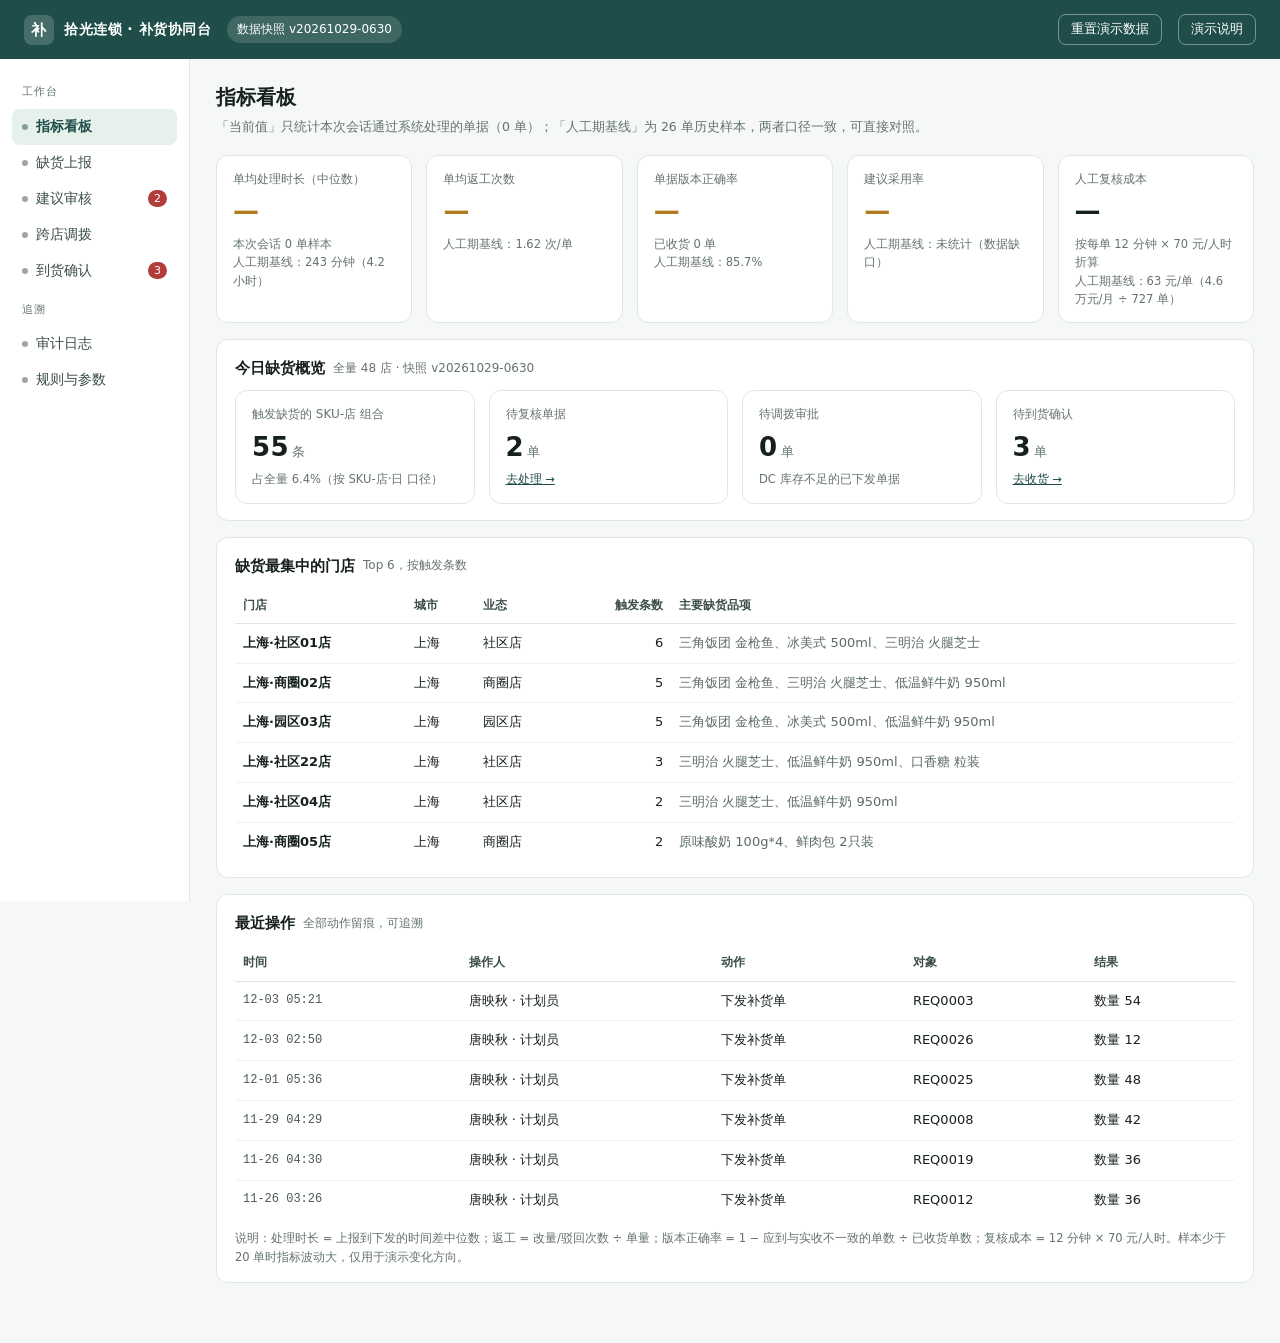
==== mvp/index.html @ e1eaedd0 "feat: 门店补货与库存协同 FDE 交付（业务挖掘/行业分析/双流程图/方案与报价/MVP） - docs: 业务挖掘（机会清单、五项基线、章程与干系人、四来源收敛、证据台账） - docs: 行" ====
<!DOCTYPE html>
<html lang="zh-CN">
<head>
<meta charset="utf-8">
<meta name="viewport" content="width=device-width, initial-scale=1">
<title>门店补货与库存协同 · 最小可用系统（MVP）</title>
<link rel="icon" href="data:image/svg+xml,%3Csvg xmlns='http://www.w3.org/2000/svg' viewBox='0 0 32 32'%3E%3Crect width='32' height='32' rx='8' fill='%231f4e4a'/%3E%3Ctext x='16' y='22' font-size='16' text-anchor='middle' fill='%23fff'%3E%E8%A1%A5%3C/text%3E%3C/svg%3E">
<link rel="stylesheet" href="style.css">
</head>
<body>

<header class="topbar">
  <div class="brand"><span class="logo">补</span>拾光连锁 · 补货协同台</div>
  <span class="snap" id="snap">数据快照 —</span>
  <div class="spacer"></div>
  <button class="ghost" id="btn-reset">重置演示数据</button>
  <button class="ghost" id="btn-help">演示说明</button>
</header>

<div class="layout">
  <aside class="side">
    <div class="nav-title">工作台</div>
    <button data-view="dash" class="active"><span class="dot"></span>指标看板</button>
    <button data-view="report"><span class="dot"></span>缺货上报 <span class="badge-n" id="n-shortage" hidden></span></button>
    <button data-view="review"><span class="dot"></span>建议审核 <span class="badge-n" id="n-review" hidden></span></button>
    <button data-view="transfer"><span class="dot"></span>跨店调拨 <span class="badge-n" id="n-transfer" hidden></span></button>
    <button data-view="receive"><span class="dot"></span>到货确认 <span class="badge-n" id="n-receive" hidden></span></button>
    <div class="nav-title" style="margin-top:12px">追溯</div>
    <button data-view="audit"><span class="dot"></span>审计日志</button>
    <button data-view="rules"><span class="dot"></span>规则与参数</button>
  </aside>

  <main id="main"></main>
</div>

<div class="toast" id="toast"></div>

<script src="data.js"></script>
<script src="engine.js"></script>
<script src="app.js"></script>
</body>
</html>
---- mvp/style.css ----
:root {
  --ink: #16211e;
  --muted: #64736e;
  --line: #dfe7e3;
  --bg: #f5f8f6;
  --card: #ffffff;
  --accent: #1f4e4a;
  --accent-2: #2f7a52;
  --warn: #b07c22;
  --danger: #b23b3b;
  --radius: 12px;
}

* { box-sizing: border-box; }

body {
  margin: 0;
  font-family: "Microsoft YaHei", "PingFang SC", "Noto Sans SC", system-ui, sans-serif;
  color: var(--ink);
  background: var(--bg);
  font-size: 14px;
  line-height: 1.6;
}

a { color: var(--accent); }

.topbar {
  display: flex; align-items: center; gap: 16px;
  padding: 14px 24px;
  background: var(--accent);
  color: #fff;
}
.topbar .brand { display: flex; align-items: center; gap: 10px; font-weight: 700; letter-spacing: .5px; }
.topbar .logo {
  width: 30px; height: 30px; border-radius: 8px; background: rgba(255,255,255,.18);
  display: grid; place-items: center; font-size: 15px;
}
.topbar .meta { font-size: 12px; opacity: .8; margin-left: 4px; font-weight: 400; }
.topbar .spacer { flex: 1; }
.topbar .snap {
  font-size: 12px; background: rgba(255,255,255,.14); padding: 4px 10px; border-radius: 999px;
}
.topbar .ghost {
  background: transparent; color: #fff; border: 1px solid rgba(255,255,255,.4);
  padding: 6px 12px; border-radius: 8px; cursor: pointer; font-size: 12.5px;
}
.topbar .ghost:hover { background: rgba(255,255,255,.12); }

.layout { display: flex; align-items: flex-start; gap: 0; min-height: calc(100vh - 58px); }

.side {
  width: 190px; flex: 0 0 190px; padding: 18px 12px; border-right: 1px solid var(--line);
  background: #fff; position: sticky; top: 0; align-self: flex-start;
  min-height: calc(100vh - 58px);
}
.side .nav-title { font-size: 11px; color: var(--muted); letter-spacing: 1px; margin: 6px 10px 8px; }
.side button {
  display: flex; align-items: center; gap: 8px; width: 100%; text-align: left;
  background: none; border: 0; padding: 9px 10px; border-radius: 8px; cursor: pointer;
  color: #3c4e49; font-size: 13.5px; font-family: inherit;
}
.side button:hover { background: #f0f5f2; }
.side button.active { background: #e7f1ec; color: var(--accent); font-weight: 700; }
.side .dot { width: 6px; height: 6px; border-radius: 50%; background: currentColor; opacity: .5; }
.side .badge-n {
  margin-left: auto; background: var(--danger); color: #fff; font-size: 11px;
  padding: 0 6px; border-radius: 999px; line-height: 17px;
}

main { flex: 1; padding: 22px 26px 60px; max-width: 1180px; }

h1.page { font-size: 20px; margin: 0 0 4px; }
p.hint { color: var(--muted); font-size: 12.5px; margin: 0 0 18px; }

.cards { display: grid; grid-template-columns: repeat(auto-fit, minmax(196px, 1fr)); gap: 14px; }
.card {
  background: var(--card); border: 1px solid var(--line); border-radius: var(--radius);
  padding: 14px 16px;
}
.card .k { font-size: 12px; color: var(--muted); }
.card .v { font-size: 26px; font-weight: 700; margin: 2px 0 2px; letter-spacing: .5px; }
.card .v small { font-size: 13px; font-weight: 500; color: var(--muted); margin-left: 3px; }
.card .b { font-size: 11.5px; color: var(--muted); }
.card.warn .v { color: var(--warn); }
.card.good .v { color: var(--accent-2); }

.panel {
  background: var(--card); border: 1px solid var(--line); border-radius: var(--radius);
  padding: 16px 18px; margin-top: 16px;
}
.panel h2 { font-size: 15px; margin: 0 0 10px; display: flex; align-items: center; gap: 8px; }
.panel h2 .sub { font-size: 12px; color: var(--muted); font-weight: 400; }

table { width: 100%; border-collapse: collapse; font-size: 13px; }
th {
  text-align: left; font-weight: 700; color: #3c4e49; font-size: 12px;
  padding: 8px 8px; border-bottom: 1px solid var(--line); white-space: nowrap;
}
td { padding: 9px 8px; border-bottom: 1px solid #f0f3f1; vertical-align: middle; }
tr:last-child td { border-bottom: 0; }
td.num, th.num { text-align: right; font-variant-numeric: tabular-nums; }
tbody tr:hover { background: #fafcfb; }

.tag {
  display: inline-block; font-size: 11px; padding: 1px 7px; border-radius: 999px;
  border: 1px solid transparent; line-height: 18px; white-space: nowrap;
}
.tag.ok { background: #e7f5ec; color: #1d6b41; border-color: #cfe8d8; }
.tag.mid { background: #fff6e5; color: #8a5a12; border-color: #f2e0bf; }
.tag.low { background: #fdecec; color: #9c2f2f; border-color: #f3d2d2; }
.tag.gray { background: #f1f4f3; color: #5b6b66; border-color: #e2e9e6; }
.tag.code { background: #f4f1f8; color: #5b4b7a; border-color: #e2dcee; font-family: Consolas, monospace; }

.btn {
  background: var(--accent); color: #fff; border: 0; padding: 8px 16px; border-radius: 8px;
  cursor: pointer; font-size: 13px; font-family: inherit;
}
.btn:disabled { opacity: .45; cursor: not-allowed; }
.btn.small { padding: 5px 11px; font-size: 12.5px; }
.btn.ghost { background: #fff; color: var(--accent); border: 1px solid #cad8d3; }
.btn.ghost:hover { background: #f4f8f6; }
.btn.danger { background: #fff; color: var(--danger); border: 1px solid #eccfcf; }
.btn.danger:hover { background: #fdf3f3; }

.row { display: flex; gap: 10px; align-items: center; flex-wrap: wrap; }
.row.between { justify-content: space-between; }

select, input[type="number"], input[type="text"] {
  font-family: inherit; font-size: 13px; padding: 7px 9px; border: 1px solid #cfdad5;
  border-radius: 8px; background: #fff; color: var(--ink);
}
input[type="number"] { width: 78px; text-align: right; }
input[type="text"] { width: 190px; }

.steps { display: flex; gap: 10px; margin-bottom: 14px; flex-wrap: wrap; }
.step {
  flex: 1 1 220px; display: flex; gap: 10px; align-items: flex-start;
  background: #f7faf8; border: 1px dashed #cddbd5; border-radius: 10px; padding: 10px 12px;
}
.step b { color: var(--accent); }
.step .n {
  width: 20px; height: 20px; border-radius: 50%; background: var(--accent); color: #fff;
  font-size: 11.5px; display: grid; place-items: center; flex: 0 0 20px; margin-top: 2px;
}
.step .t { font-size: 12.5px; color: var(--muted); }
.step .t strong { display: block; color: var(--ink); font-size: 13px; }

.empty { padding: 26px; text-align: center; color: var(--muted); font-size: 13px; }

.order {
  border: 1px solid var(--line); border-radius: 10px; padding: 12px 14px; margin-bottom: 10px;
}
.order .head { display: flex; gap: 10px; align-items: center; flex-wrap: wrap; }
.order .head b { font-size: 14px; }
.order .calc { font-size: 12px; color: var(--muted); margin: 6px 0; }
.order .checks { display: flex; gap: 6px; flex-wrap: wrap; margin: 6px 0 8px; }
.order .act { display: flex; gap: 8px; align-items: center; flex-wrap: wrap; }

.legend { font-size: 11.5px; color: var(--muted); margin-top: 8px; }

.kpi-note { font-size: 11.5px; color: var(--muted); margin-top: 10px; }

.toast {
  position: fixed; left: 50%; bottom: 28px; transform: translateX(-50%);
  background: #16211e; color: #fff; padding: 10px 18px; border-radius: 10px; font-size: 13px;
  opacity: 0; pointer-events: none; transition: opacity .18s ease; z-index: 50;
}
.toast.show { opacity: .94; }

.mono { font-family: Consolas, "SF Mono", monospace; font-size: 12px; color: #4b5b57; }

@media (max-width: 860px) {
  .layout { display: block; }
  .side { width: 100%; flex: none; display: flex; gap: 6px; overflow-x: auto; padding: 10px; border-right: 0; border-bottom: 1px solid var(--line); min-height: 0; }
  .side .nav-title { display: none; }
  .side button { width: auto; white-space: nowrap; }
  main { padding: 16px; }
}
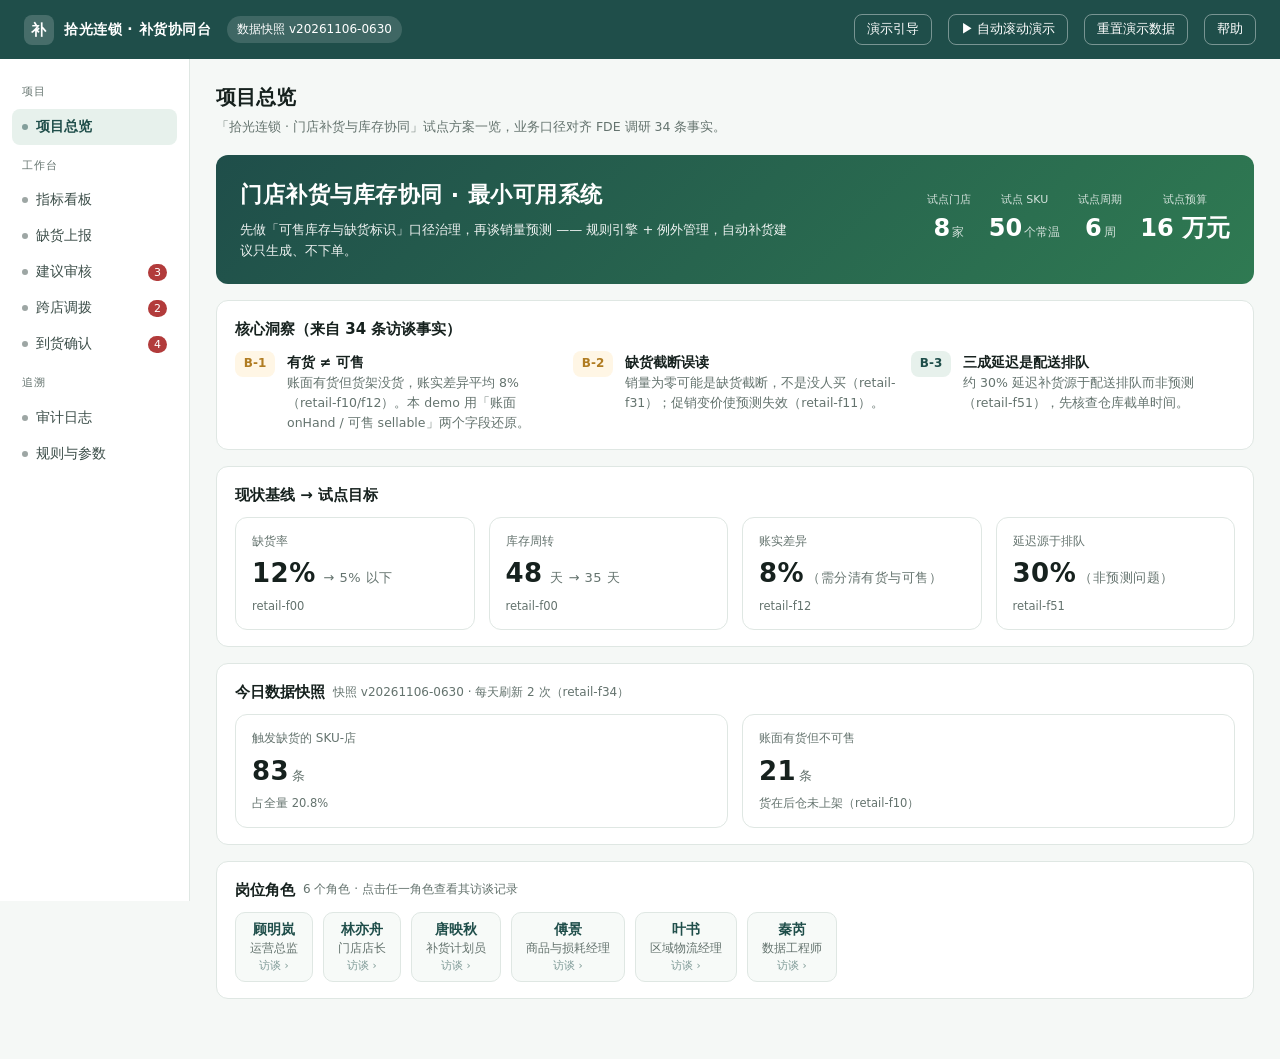
==== commit e4c3a98b: "feat: 门店补货与库存协同 FDE 全套交付（8 店 50 SKU 试点口径） - 业务挖掘报告 34 条事实 + 6 条需求 REQ-1~6 - 行业分析 docx + 双流程图 + 设计方案 " ====
--- a/mvp/index.html
+++ b/mvp/index.html
@@ -1,42 +1,46 @@
-<!DOCTYPE html>
-<html lang="zh-CN">
-<head>
-<meta charset="utf-8">
-<meta name="viewport" content="width=device-width, initial-scale=1">
-<title>门店补货与库存协同 · 最小可用系统（MVP）</title>
-<link rel="icon" href="data:image/svg+xml,%3Csvg xmlns='http://www.w3.org/2000/svg' viewBox='0 0 32 32'%3E%3Crect width='32' height='32' rx='8' fill='%231f4e4a'/%3E%3Ctext x='16' y='22' font-size='16' text-anchor='middle' fill='%23fff'%3E%E8%A1%A5%3C/text%3E%3C/svg%3E">
-<link rel="stylesheet" href="style.css">
-</head>
-<body>
-
-<header class="topbar">
-  <div class="brand"><span class="logo">补</span>拾光连锁 · 补货协同台</div>
-  <span class="snap" id="snap">数据快照 —</span>
-  <div class="spacer"></div>
-  <button class="ghost" id="btn-reset">重置演示数据</button>
-  <button class="ghost" id="btn-help">演示说明</button>
-</header>
-
-<div class="layout">
-  <aside class="side">
-    <div class="nav-title">工作台</div>
-    <button data-view="dash" class="active"><span class="dot"></span>指标看板</button>
-    <button data-view="report"><span class="dot"></span>缺货上报 <span class="badge-n" id="n-shortage" hidden></span></button>
-    <button data-view="review"><span class="dot"></span>建议审核 <span class="badge-n" id="n-review" hidden></span></button>
-    <button data-view="transfer"><span class="dot"></span>跨店调拨 <span class="badge-n" id="n-transfer" hidden></span></button>
-    <button data-view="receive"><span class="dot"></span>到货确认 <span class="badge-n" id="n-receive" hidden></span></button>
-    <div class="nav-title" style="margin-top:12px">追溯</div>
-    <button data-view="audit"><span class="dot"></span>审计日志</button>
-    <button data-view="rules"><span class="dot"></span>规则与参数</button>
-  </aside>
-
-  <main id="main"></main>
-</div>
-
-<div class="toast" id="toast"></div>
-
-<script src="data.js"></script>
-<script src="engine.js"></script>
-<script src="app.js"></script>
-</body>
-</html>
+<!DOCTYPE html>
+<html lang="zh-CN">
+<head>
+<meta charset="utf-8">
+<meta name="viewport" content="width=device-width, initial-scale=1">
+<title>门店补货与库存协同 · 产品级 Demo</title>
+<link rel="icon" href="data:image/svg+xml,%3Csvg xmlns='http://www.w3.org/2000/svg' viewBox='0 0 32 32'%3E%3Crect width='32' height='32' rx='8' fill='%231f4e4a'/%3E%3Ctext x='16' y='22' font-size='16' text-anchor='middle' fill='%23fff'%3E%E8%A1%A5%3C/text%3E%3C/svg%3E">
+<link rel="stylesheet" href="style.css">
+</head>
+<body>
+
+<header class="topbar">
+  <div class="brand"><span class="logo">补</span>拾光连锁 · 补货协同台</div>
+  <span class="snap" id="snap">数据快照 —</span>
+  <div class="spacer"></div>
+  <button class="ghost" id="btn-guide">演示引导</button>
+  <button class="ghost" id="btn-auto">自动滚动演示</button>
+  <button class="ghost" id="btn-reset">重置演示数据</button>
+  <button class="ghost" id="btn-help">帮助</button>
+</header>
+
+<div class="layout">
+  <aside class="side">
+    <div class="nav-title">项目</div>
+    <button data-view="overview" class="active"><span class="dot"></span>项目总览</button>
+    <div class="nav-title" style="margin-top:12px">工作台</div>
+    <button data-view="dash"><span class="dot"></span>指标看板</button>
+    <button data-view="report"><span class="dot"></span>缺货上报 <span class="badge-n" id="n-shortage" hidden></span></button>
+    <button data-view="review"><span class="dot"></span>建议审核 <span class="badge-n" id="n-review" hidden></span></button>
+    <button data-view="transfer"><span class="dot"></span>跨店调拨 <span class="badge-n" id="n-transfer" hidden></span></button>
+    <button data-view="receive"><span class="dot"></span>到货确认 <span class="badge-n" id="n-receive" hidden></span></button>
+    <div class="nav-title" style="margin-top:12px">追溯</div>
+    <button data-view="audit"><span class="dot"></span>审计日志</button>
+    <button data-view="rules"><span class="dot"></span>规则与参数</button>
+  </aside>
+
+  <main id="main"></main>
+</div>
+
+<div class="toast" id="toast"></div>
+
+<script src="data.js"></script>
+<script src="engine.js"></script>
+<script src="app.js"></script>
+</body>
+</html>
--- a/mvp/style.css
+++ b/mvp/style.css
@@ -169,6 +169,104 @@
 
 .mono { font-family: Consolas, "SF Mono", monospace; font-size: 12px; color: #4b5b57; }
 
+/* ---- 项目总览 ---- */
+.hero {
+  display: flex; gap: 20px; align-items: stretch; flex-wrap: wrap;
+  background: linear-gradient(135deg, #1f4e4a, #2f7a52); color: #fff;
+  border-radius: var(--radius); padding: 22px 24px;
+}
+.hero-main { flex: 1 1 320px; }
+.hero-title { font-size: 22px; font-weight: 700; letter-spacing: .5px; }
+.hero-sub { font-size: 13px; opacity: .92; margin-top: 8px; max-width: 560px; }
+.hero-kpis { display: flex; gap: 18px; align-items: center; flex-wrap: wrap; }
+.hero-kpis .kpi { text-align: center; }
+.hero-kpis .kpi .k { font-size: 11px; opacity: .8; }
+.hero-kpis .kpi .v { font-size: 24px; font-weight: 700; }
+.hero-kpis .kpi .v small { font-size: 12px; font-weight: 400; opacity: .8; margin-left: 2px; }
+
+.insights { display: grid; grid-template-columns: repeat(auto-fit, minmax(260px, 1fr)); gap: 14px; }
+.insight { display: flex; gap: 12px; align-items: flex-start; }
+.insight .in-badge {
+  flex: 0 0 auto; width: 40px; height: 26px; border-radius: 8px; display: grid; place-items: center;
+  font-size: 12px; font-weight: 700; background: #e7f1ec; color: var(--accent);
+}
+.insight .in-badge.warn { background: #fff6e5; color: var(--warn); }
+.insight b { font-size: 14px; }
+.insight div div { font-size: 12.5px; color: var(--muted); }
+
+.role-chips { display: flex; gap: 10px; flex-wrap: wrap; }
+.role-chip {
+  border: 1px solid var(--line); border-radius: 10px; padding: 8px 14px; text-align: center;
+  background: #f7faf8; cursor: pointer; transition: border-color .15s, box-shadow .15s, transform .15s;
+  font-family: inherit; display: flex; flex-direction: column; align-items: center; gap: 2px;
+}
+.role-chip:hover { border-color: var(--accent); box-shadow: 0 4px 14px rgba(31,78,74,.12); transform: translateY(-1px); }
+.role-chip b { display: block; font-size: 14px; color: var(--accent); }
+.role-chip { font-size: 11.5px; color: var(--muted); }
+.role-chip .iv-hint { font-size: 10.5px; color: #1f4e4a; opacity: .55; margin-top: 1px; }
+
+/* ---- 访谈记录弹窗 ---- */
+#iv-overlay {
+  position: fixed; z-index: 300; inset: 0; background: rgba(20, 32, 28, .5);
+  display: none; align-items: center; justify-content: center; padding: 24px;
+}
+#iv-overlay.show { display: flex; }
+.iv-modal {
+  background: #fff; border-radius: 16px; width: 640px; max-width: 100%;
+  max-height: 86vh; display: flex; flex-direction: column; overflow: hidden;
+  box-shadow: 0 24px 64px rgba(0,0,0,.28);
+}
+.iv-head {
+  display: flex; align-items: flex-start; justify-content: space-between; gap: 16px;
+  padding: 18px 22px 14px; border-bottom: 1px solid var(--line); background: #f7faf8;
+}
+.iv-title { font-size: 17px; font-weight: 700; color: var(--accent); }
+.iv-meta { font-size: 12px; color: var(--muted); margin-top: 4px; }
+.iv-close {
+  border: none; background: transparent; color: #64736e; font-size: 16px; cursor: pointer;
+  padding: 2px 8px; border-radius: 6px; line-height: 1;
+}
+.iv-close:hover { background: #eef2f0; color: var(--ink); }
+.iv-body { padding: 16px 22px 18px; overflow-y: auto; }
+.iv-block { margin-bottom: 16px; }
+.iv-label { font-size: 12px; font-weight: 700; color: #1f4e4a; letter-spacing: 1px; margin-bottom: 8px; }
+.iv-block p { margin: 0; font-size: 13px; color: #3c4e49; line-height: 1.75; }
+.iv-qa { border-left: 3px solid #cfe0d8; background: #fbfdfc; border-radius: 0 8px 8px 0; padding: 10px 12px; margin-bottom: 10px; }
+.iv-q { font-size: 12.5px; font-weight: 700; color: var(--accent); margin-bottom: 4px; }
+.iv-a { font-size: 13px; color: #3c4e49; line-height: 1.7; }
+.iv-con { margin: 0; padding-left: 18px; }
+.iv-con li { font-size: 13px; color: #3c4e49; line-height: 1.7; margin-bottom: 6px; }
+.iv-foot { font-size: 11.5px; color: var(--muted); border-top: 1px dashed var(--line); padding-top: 12px; margin-top: 2px; }
+
+/* ---- 延迟归因条形图 ---- */
+.bars { display: flex; flex-direction: column; gap: 12px; }
+.bar-row { display: flex; flex-direction: column; gap: 4px; }
+.bar-label { font-size: 12.5px; color: #3c4e49; }
+.bar-label b { margin-left: 6px; }
+.bar { height: 14px; background: #eef2f0; border-radius: 999px; overflow: hidden; }
+.bar-fill { height: 100%; border-radius: 999px; transition: width .4s ease; }
+.bar-fill.queue { background: #2f7a52; }
+.bar-fill.forecast { background: #b07c22; }
+.bar-fill.other { background: #8a97a8; }
+
+/* ---- 演示引导 ---- */
+#guide-layer {
+  position: fixed; z-index: 200; inset: 0;
+  background: rgba(20, 32, 28, .45); pointer-events: auto;
+}
+.guide-card {
+  position: fixed; right: 28px; bottom: 28px; width: 380px; max-width: calc(100vw - 40px);
+  background: #fff; border: 1px solid var(--line); border-radius: 14px; padding: 18px 20px;
+  box-shadow: 0 18px 48px rgba(0,0,0,.22);
+}
+.guide-card .g-title { font-size: 16px; font-weight: 700; color: var(--accent); }
+.guide-card .g-text { font-size: 13px; color: #3c4e49; margin: 10px 0 14px; }
+.guide-card .g-foot { display: flex; align-items: center; gap: 10px; font-size: 12px; color: var(--muted); }
+.guide-card .g-foot .spacer { flex: 1; }
+
+/* ---- 自动滚动按钮态 ---- */
+.topbar .ghost.on { background: rgba(255,255,255,.22); border-color: #fff; }
+
 @media (max-width: 860px) {
   .layout { display: block; }
   .side { width: 100%; flex: none; display: flex; gap: 6px; overflow-x: auto; padding: 10px; border-right: 0; border-bottom: 1px solid var(--line); min-height: 0; }
